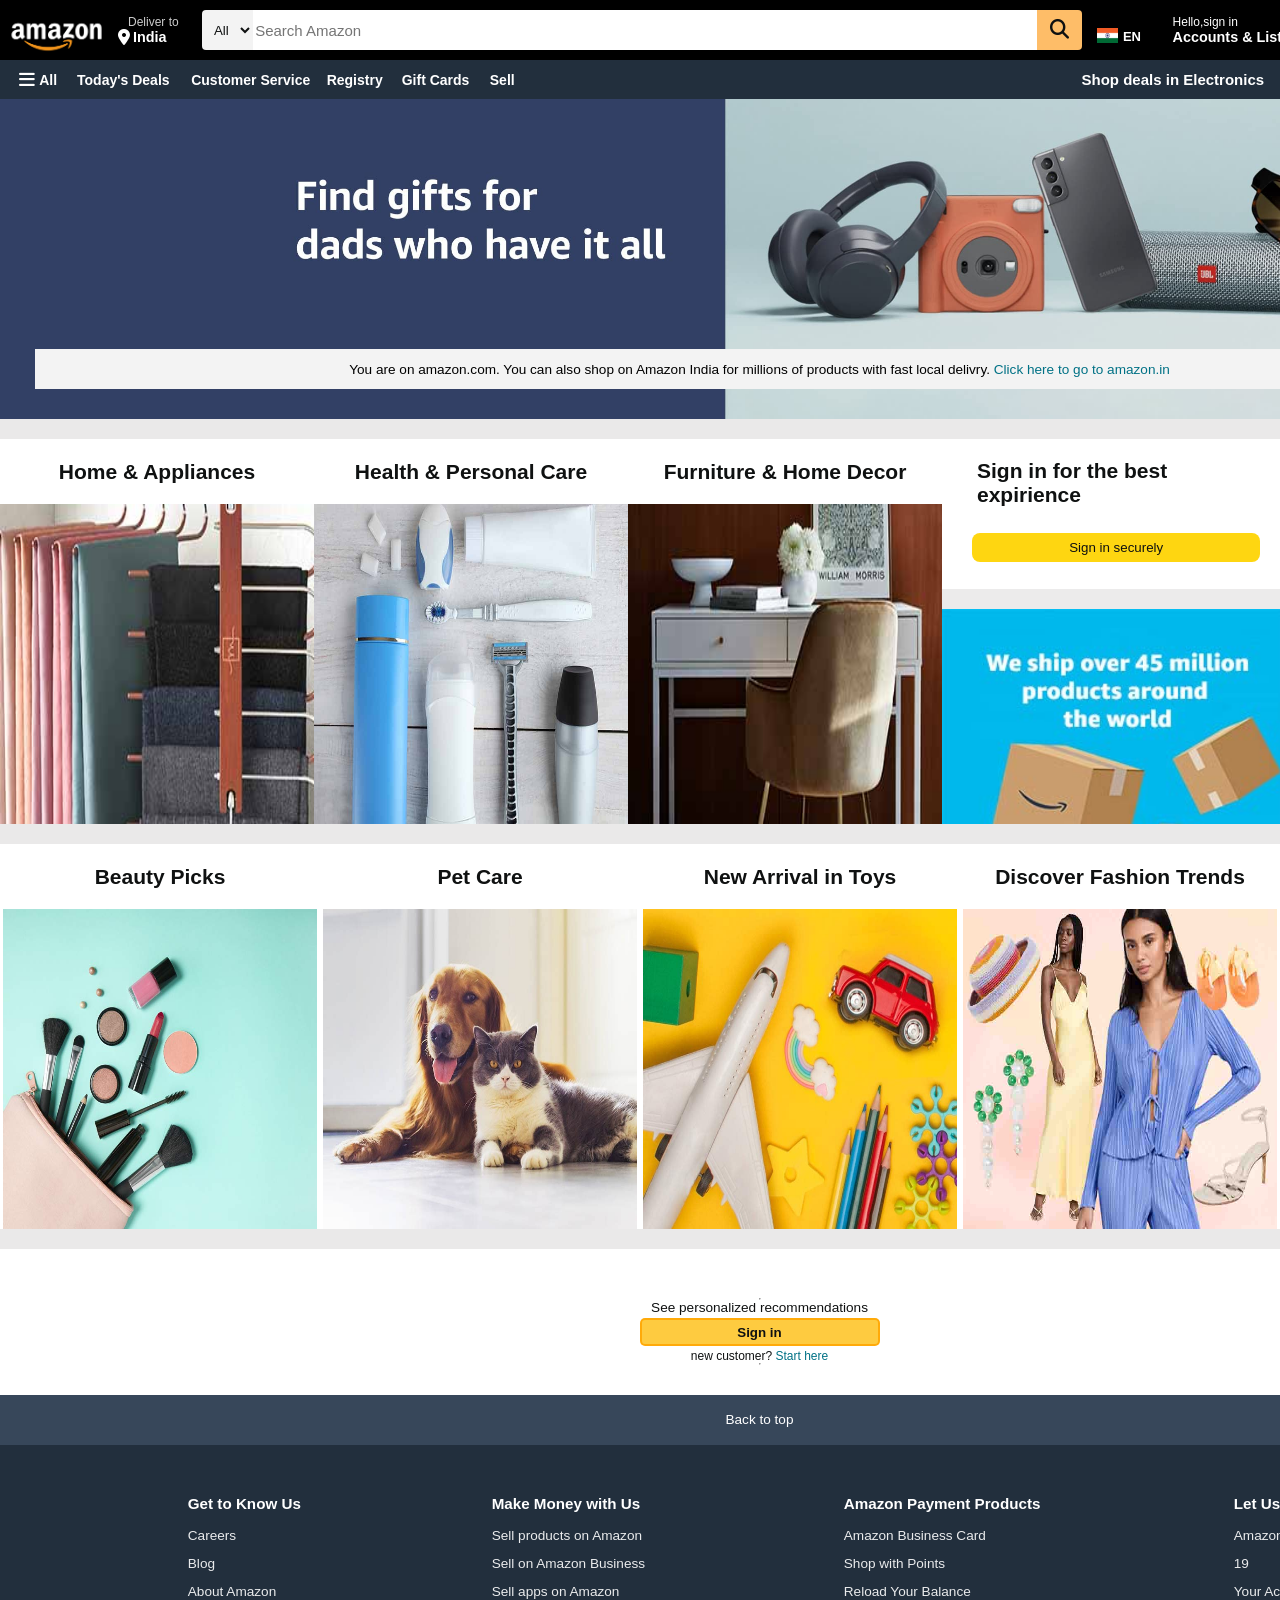
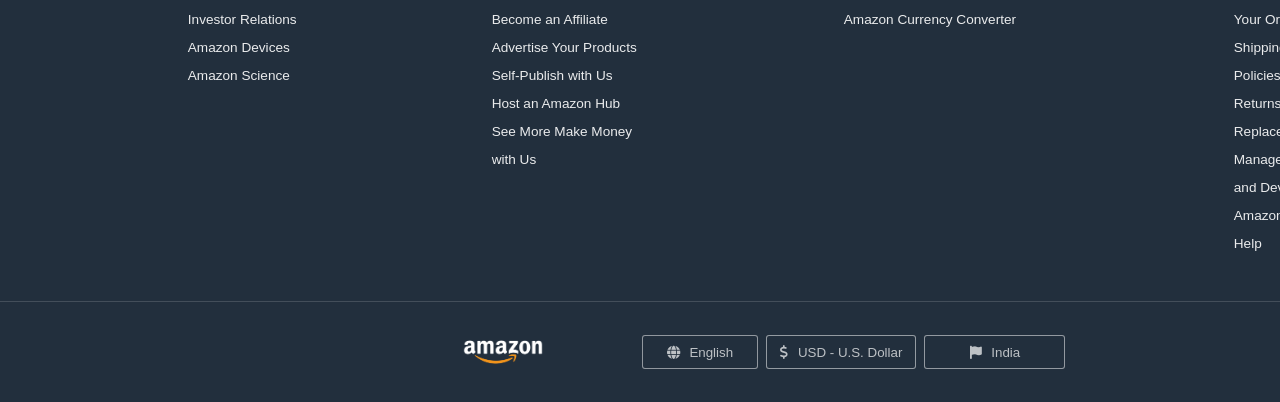
==== Project.html @ b5e47601 "first commit" ====
<!DOCTYPE html>
<html lang="en">
  <head>
    <meta charset="UTF-8" />
    <meta name="viewport" content="width=device-width, initial-scale=1.0" />
    <title>Amazon.com. Spend less. Smile more</title>
    <link
      rel="stylesheet"
      href="https://cdnjs.cloudflare.com/ajax/libs/font-awesome/6.4.0/css/all.min.css"
      integrity="sha512-iecdLmaskl7CVkqkXNQ/ZH/XLlvWZOJyj7Yy7tcenmpD1ypASozpmT/E0iPtmFIB46ZmdtAc9eNBvH0H/ZpiBw=="
      crossorigin="anonymous"
      referrerpolicy="no-referrer"
    />
    <link rel="stylesheet" href="Project.css" />
    <link rel="shortcut icon" href="download (1).png" type="image/x-icon" />
  </head>
  <body>
    <header id="top">
      <div id="nav-icon-out">
        <div id="nav-icon" class="hover"></div>
      </div>
      <!-- box2 -->
      <div id="nav-add-out">
        <div id="nav-add-in" class="hover">
          <p id="add1">Deliver to</p>
          <div id="nav-add-logo">
            <i style="padding-left: 5px" class="fa-solid fa-location-dot"></i>
            <p id="add2">India</p>
          </div>
        </div>
      </div>
      <!-- box3 -->
      <div id="nav-search-out">
        <select name="amazon" id="amazon">
          <option value="Items">All</option>
        </select>
        <input type="text" id="nav-search" placeholder="Search Amazon" />
        <div id="nav-search-icon">
          <i style="color: #0f1111" class="fa-solid fa-magnifying-glass"></i>
        </div>
      </div>
      <!-- box4 -->
      <div id="flag-out">
        <div id="flag" class="hover">
          <img id="india" src="download.png" alt="india" />
          <p id="lang">EN</p>
        </div>
      </div>
      <!-- box5 -->
      <div id="sign-out-out">
        <div id="sign-out" class="hover">
          <p style="padding-left: 7px" id="sign1">Hello,sign in</p>
          <p style="padding-left: 7px" id="sign2">Accounts & Lists</p>
        </div>
      </div>
      <!-- box6 -->
      <div id="return-out">
        <div id="return" class="hover">
          <p style="padding-left: 7px" id="return1">Returns</p>
          <p style="padding-left: 7px" id="return2">& Orders</p>
        </div>
      </div>
      <!-- box7 -->
      <div id="cart-out"></div>
      <div id="cart" class="hover">
        <i style="font-size: 27px" class="fa-solid fa-cart-shopping"></i>
        <p id="para" style="font-weight: 700">Cart</p>
      </div>
    </header>
    <div id="lower-nav">
      <div id="a1" class="hover">
        <i style="font-size: 18px" class="fa-solid fa-bars"></i>
        <a style="padding-left: 4px" href="#">All</a>
      </div>
      <div id="a2" class="hover">
        <a href="#">Today's Deals</a>
      </div>
      <div id="a3" class="hover">
        <a href="#">Customer Service</a>
      </div>
      <div id="a4" class="hover">
        <a href="#">Registry</a>
      </div>
      <div id="a5" class="hover">
        <a href="#">Gift Cards</a>
      </div>
      <div id="a6" class="hover">
        <a href="#">Sell</a>
      </div>
      <div id="a7">
        <a href="#">Shop deals in Electronics</a>
      </div>
    </div>
    <!-- hero section -->
    <div id="hero">
      <div id="hero-in">
        <p style="color: black">
          You are on amazon.com. You can also shop on Amazon India for millions
          of products with fast local delivry.
          <a style="color: #007185" href="https://www.amazon.in/"
            >Click here to go to amazon.in</a
          >
        </p>
      </div>
    </div>
    <div class="top"></div>
    <!-- shoping section -->
    <div class="shop-out">
      <div id="box1">
        <p class="b">Home & Appliances</p>
        <img class="img" src="box1_image.jpg" alt="Home & Appliances" />
      </div>
      <div id="box2">
        <p class="b">Health & Personal Care</p>
        <img class="img" src="box2_image.jpg" alt="Health & Personal Care" />
      </div>
      <div id="box3">
        <p class="b">Furniture & Home Decor</p>
        <img class="img" src="box3_image.jpg" alt="Furniture & Home Decor" />
      </div>
      <div id="box4">
        <div id="box-41">
          <pre class="b">
      Sign in for the best 
      expirience</pre
          >
          <button id="butt">Sign in securely</button>
        </div>
        <div id="box-415"></div>
        <div id="box-42"></div>
      </div>
    </div>
    <div class="top"></div>
    <div class="shop-out">
      <div id="box1">
        <p class="b">Beauty Picks</p>
        <img class="img" src="box5_image.jpg" alt="Beauty Picks" />
      </div>
      <div id="box2">
        <p class="b">Pet Care</p>
        <img class="img" src="box6_image.jpg" alt="Pet Care" />
      </div>
      <div id="box3">
        <p class="b">New Arrival in Toys</p>
        <img class="img" src="box7_image.jpg" alt="New Arrival in Toys" />
      </div>
      <div id="box1">
        <p class="b">Discover Fashion Trends</p>
        <img class="img" src="box8_image.jpg" alt="Discover Fashion Trends" />
      </div>
    </div>
    <div class="top"></div>
    <div id="top2"></div>
    <div id="mid">
      <hr id="done" />
      <p style="font-weight: 520; font-size: 0.85rem; color: #0f1111">
        See personalized recommendations
      </p>
      <button id="butt2">Sign in</button>
      <p style="font-weight: 520; font-size: 0.75rem; color: #0f1111">
        new customer? <a style="color: #007185" href="#">Start here</a>
      </p>
      <hr id="done2" />
    </div>
    <div id="footer-first">
      <a
        style="font-weight: 520; font-size: 0.85rem; text-decoration: none"
        href="#top"
        >Back to top</a
      >
    </div>
    <div id="footer-last">
      <div id="f1">
        <p class="all">Get to Know Us</p>
        <ol>
          <li>Careers</li>
          <li>Blog</li>
          <li>About Amazon</li>
          <li>Investor Relations</li>
          <li>Amazon Devices</li>
          <li>Amazon Science</li>
        </ol>
      </div>
      <div id="f2">
        <p class="all">Make Money with Us</p>
        <ol>
          <li>Sell products on Amazon</li>
          <li>Sell on Amazon Business</li>
          <li>Sell apps on Amazon</li>
          <li>Become an Affiliate</li>
          <li>Advertise Your Products</li>
          <li>Self-Publish with Us</li>
          <li>Host an Amazon Hub</li>
          <li>See More Make Money with Us</li>
        </ol>
      </div>
      <div id="f3">
        <p class="all">Amazon Payment Products</p>
        <ol>
          <li>Amazon Business Card</li>
          <li>Shop with Points</li>
          <li>Reload Your Balance</li>
          <li>Amazon Currency Converter</li>
        </ol>
      </div>
      <div id="f4">
        <p class="all">Let Us Help You</p>
        <ol>
          <li>Amazon and COVID-19</li>
          <li>Your Account</li>
          <li>Your Orders</li>
          <li>Shipping Rates & Policies</li>
          <li>Returns & Replacements</li>
          <li>Manage Your Content and Devices</li>
          <li>Amazon Assistant</li>
          <li>Help</li>
        </ol>
      </div>
    </div>
    <div id="last">
      <img id="l-image" src="amazon_logo.png" alt="amazon" />
      <button id="but1">
        <i
          style="color: rgba(255, 255, 255, 0.703); padding-right: 6px"
          class="fa-solid fa-globe"
        ></i>
        English
      </button>
      <button id="but2">
        <i
          style="color: rgba(255, 255, 255, 0.703); padding-right: 6px"
          class="fa-sharp fa-solid fa-dollar-sign"
        ></i>
        USD - U.S. Dollar
      </button>
      <button id="but3">
        <i
          style="color: rgba(255, 255, 255, 0.703); padding-right: 6px"
          class="fa-solid fa-flag"
        ></i>
        India
      </button>
    </div>
  </body>
</html>
---- Project.css ----
*{
    margin: 0px;
    font-family: Arial, Helvetica, sans-serif;
    color: white;
}
body{
    background-color: #eae9e9e3;
}
header{
    height: 60px;
    background-color: black;
    display: flex;
    justify-content: space-evenly;
}
#nav-icon-out{
    height: 60px;
    width: 113px;
    display: flex;
    align-items: center;
}
#nav-icon{
    height: 50px;
    width: 113px;
    background-image: url("amazon_logo.png");
    background-size: cover;
}
.hover:hover{
    border: 2px solid white;
}
#nav-add-out{
    height: 60px;
    width: 90.64px;
    display: flex;
    justify-content: center;
    align-items: center;
}
#nav-add-in{

    height: 50px;
    width: 88.64px;
}
#add1{
    color: #CCCCCC;
    font-size: 0.75rem;
    padding-left: 15px;
    padding-top: 10px;
}
#add2{
    font-size: 0.9rem;
    font-weight: 700;
    padding-left: 3px;
}
#nav-add-logo{
    display: flex;
}
#nav-search-out{
    height: 60px;
    width: 880.60px;
    display: flex;
    align-items: center;
}
#amazon{
    color: #0f1111;
    background-color: #f3f3f3;
    width: 51.6px;
    height: 40px;
    text-align: center;
    border-top-left-radius: 4px;
    border-bottom-left-radius: 4px;
    border: none;
}
#amazon:hover{
    background-color:#d7d3d3 ;
    border: 2px solid orange;
}
#nav-search{
    color: #0f1111;
    width: 780.71px;
    height: 38px;
    border: none;
    font-size:15px;
}
#nav-search:hover{
    border: 2px solid orange;
}
#nav-search-icon{
    width: 45px;
    height: 40px;
    font-size: 1.2rem;
    border-top-right-radius: 4px;
    border-bottom-right-radius: 4px;
    border: none;
    background-color:#febd68;
    color: black;
    display: flex;
    justify-content: center;
    align-items: center;
}
#nav-search-icon:hover{
    background-color: #f3aa4b;
    border: 2px solid orange;
}
#flag-out{
    height: 60px;
    display: flex;
    align-items: center;
}
#flag{
    width: 73.38px;
    height: 50px;
    display: flex;
    justify-content: center;
    align-items: center;
    margin-right: 10px;
}
#india{
    padding-top: 10px;
    height: 15px;
    width: 21px;
}
#lang{
    padding-top: 12px;
    font-size: small;
    padding-left: 5px;
    font-weight: 700;
}
#sign-out-out{
    height: 60px;
    display: flex;
    align-items: center;
}
#sign-out{
    width: 131px;
    height: 50px;
}
#sign1{
    font-size: 0.75rem;
    padding-top: 10px;
}
#sign2{
    font-size: 0.9rem;
    font-weight: 700;
}
#return-out{
    height: 60px;
    display: flex;
    align-items: center;
}
#return{
    width: 76.95px;
    height: 50px;
}
#return1{
    font-size: 0.75rem;
    padding-top: 10px;
}
#return2{
    font-size: 0.9rem;
    font-weight: 700;
}
#cart-out{
    height: 60px;
    display: flex;
    align-items: center;
}
#cart{
    width: 80px;
    height: 50px;
    padding-top: 2px;
    display: flex;
    justify-content: center;
    align-items: center;
}
#para{
    padding-top: 11px;
    padding-left: 3px;
}
#back{
    background-image: url("main.jpg");
    background-size: contain;
    height: 717.60px;
    width: 1519px;
}
#lower-nav{
    height: 39px;
    background-color: #222f3d;
    display: flex;
}
a{
    text-decoration: none;
}
#a1{
    font-size: 14px;
    font-weight: 600;
    padding-top: 8px;
    padding-right: 5px;
    padding-left: 13px;
    height: 23px;
    width: 50.41px;
    display: flex;
    justify-content: center;
    align-items: center;
}
#a2{
    font-size: 14px;
    font-weight: 600;
    padding-top: 8px;
    padding-right: 9px;
    padding-left: 5px;
    height: 23px;
    width: 99.81px;
    display: flex;
    justify-content: center;
    align-items: center;
}
#a3{
    font-size: 14px;
    font-weight: 600;
    padding-top: 8px;
    padding-right: 9px;
    padding-left: 9px;
    height: 23px;
    width: 111.34;
    display: flex;
    justify-content: center;
    align-items: center;
}
#a4{
    font-size: 14px;
    font-weight: 600;
    padding-top: 8px;
    padding-right: 9px;
    padding-left: 9px;
    height: 23px;
    width: 52.79px;
    display: flex;
    justify-content: center;
    align-items: center;
}
#a5{
    font-size: 14px;
    font-weight: 600;
    padding-top: 8px;
    padding-right: 9px;
    padding-left: 9px;
    height: 23px;
    width: 72.99px;
    display: flex;
    justify-content: center;
    align-items: center;
}
#a6{
    font-size: 14px;
    font-weight: 600;
    padding-top: 8px;
    padding-right: 9px;
    padding-left: 9px;
    height: 23px;
    width: 24.38px;
    display: flex;
    justify-content: center;
    align-items: center;
}
#a7{
    font-size: 15px;
    font-weight: 600;
    padding-top: 8px;
    position: absolute;
    right: 12px;
    height: 23px;
    width: 190.38px;
    display: flex;
    justify-content: center;
    align-items: center;
}
#hero{
    background-image: url("main.jpg");
    background-size: cover;
    height: 320px;
    width: 1519px;
    display: flex;
    justify-content: center;
    align-items: end;
}
#hero-in{
    height: 40px;
    width: 1450px;
    display: flex;
    justify-content: center;
    align-items: center;
    font-size: 0.85rem;
    margin-bottom: 30px;
    background-color: #f3f3f3;
}
.shop-out{
    display: flex;
    justify-content: space-evenly;
}
#box1{
    width: 349.6px;
    height: 385px;
    display: flex;
    justify-content: center;
    background-color: white;
    flex-direction: column;
    align-items: center;
    color:#0f1111;
}
#box2{
    width: 349.6px;
    height: 385px;
    display: flex;
    justify-content: center;
    background-color: white;
    flex-direction: column;
    align-items: center;
    color:#0f1111;
}
#box3{
    width: 349.6px;
    height: 385px;
    display: flex;
    justify-content: center;
    background-color: white;
    flex-direction: column;
    align-items: center;
    color:#0f1111;
}
#box4{
    width: 349.6px;
    height: 385px;
    background-color: white;
}
.b{
    padding-top: 20px;
    padding-bottom: 20px;
    color: #0f1111;
    font-size:21px;
    font-weight: bold;
}
#box-41{
    width: 349.6px;
    height: 150px;
}
#box-415{
    width: 349.6px;
    height: 20px;
    background-color: #eae9e9e3;
}
#box-42{
    width: 349.6px;
    height: 215px;
    background-image: url(Fuji_D2_45M_en_US_1x._CB418309979_.jpg);
    background-size: cover;
}
#butt{
    width: 288.4px;
    height: 29px;
    border-radius: 8px;
    color: #0f1111;
    background-color: rgb(254, 214, 17);
    border: none;
    font-weight: 500;
    margin-top: 6px;
    margin-left: 30px;
}
#butt:hover{
    background-color: rgb(237, 201, 22);
}
img{
    height: 320px;
    width: 314px;
}
.top{
    height: 20px;
    background-color: #eae9e9e3;
    width: 1519px;
}
#top2{
    height: 20px;
    background-color: white;
    width: 1519px;
}
#mid{
    height: 125.6px;
    width: 1519px;
    background-color: white;
    display: flex;
    justify-content: center;
    flex-direction: column;
    align-items: center;
}
#butt2{
    margin-top: 3px;
    margin-bottom: 3px;
    background-color: rgba(254, 191, 17, 0.799);
    color: #0f1111;
    border: 2px solid rgba(255, 166, 0, 0.858);
    width: 240px;
    height: 28px;
    font-weight: 600;
    border-radius: 5px;
}
#footer-first{
    height: 50px;
    width: 1519px;
    background-color: #37475a;
    display: flex;
    justify-content: center;
    align-items: center;
}
#footer-first:hover{
    background-color: #37475add;
}
#footer-last{
    background-color: #222f3d;
    width: 1519px;
    height: 456.8px;
    display: flex;
    justify-content: space-evenly;
    border-bottom: 0.25px solid rgba(255, 255, 255, 0.148);
}
ol{
    list-style-type:none;
}
li{
    font-size: 0.85rem;
    line-height:28px;
    color: rgba(255, 255, 255, 0.906);
}
.all{
    margin-left: 40px;
    margin-bottom: 10px;
    font-size: 0.95rem;
    font-weight: 700;
}
#f1{
    height: 318.4px;
    width: 156.05px;
    padding-top: 50px;
}
#f2{
    height: 318.4px;
    width: 204.33px;
    padding-top: 50px;
}
#f3{
    height: 318.4px;
    width: 242.21px;
    padding-top: 50px;
}
#f4{
    height: 318.4px;
    width: 177.41px;
    padding-top: 50px;
}
#last{
    width: 1519px;
    background-color: #222f3d;
    height: 100px;
    display: flex;
    justify-content: center;
    align-items: center;
}
#but1{
    height: 33.8px;
    width: 116.56px;
    background-color: #222f3d;
    border: 0.25px solid rgba(255, 255, 255, 0.502);
    margin-right: 8px;
    border-radius: 3px;
    color: rgba(255, 255, 255, 0.703);
}
#but2{
    height: 33.8px;
    width: 150.2px;
    background-color: #222f3d;
    border: 0.25px solid rgba(255, 255, 255, 0.516);
    margin-right: 8px;
    border-radius: 3px;
    color: rgba(255, 255, 255, 0.703);
}
#but3{
    height: 33.8px;
    width: 140.99px;
    background-color: #222f3d;
    border: 0.25px solid rgba(255, 255, 255, 0.509);
    border-radius: 3px;
    color: rgba(255, 255, 255, 0.703);
}
#l-image{
    height: 54px;
    width: 98px;
    margin-right: 90px;
}
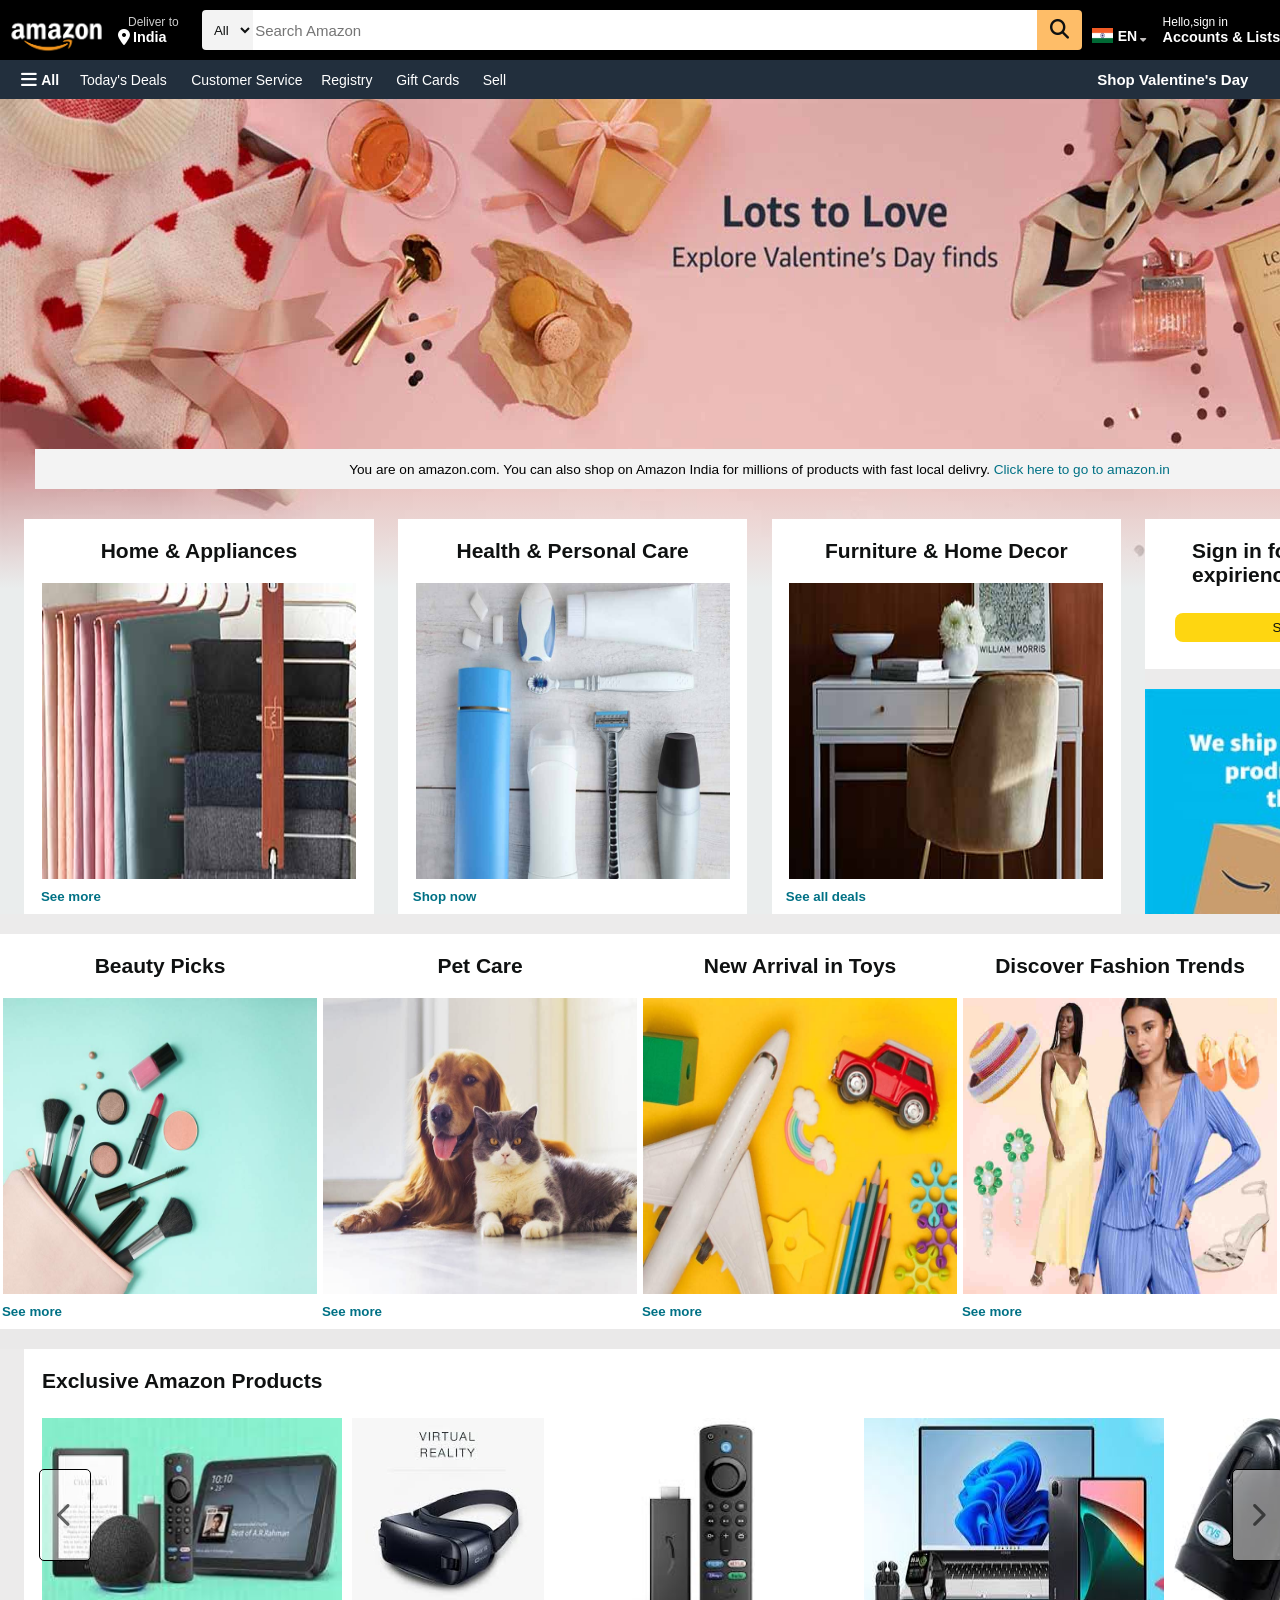
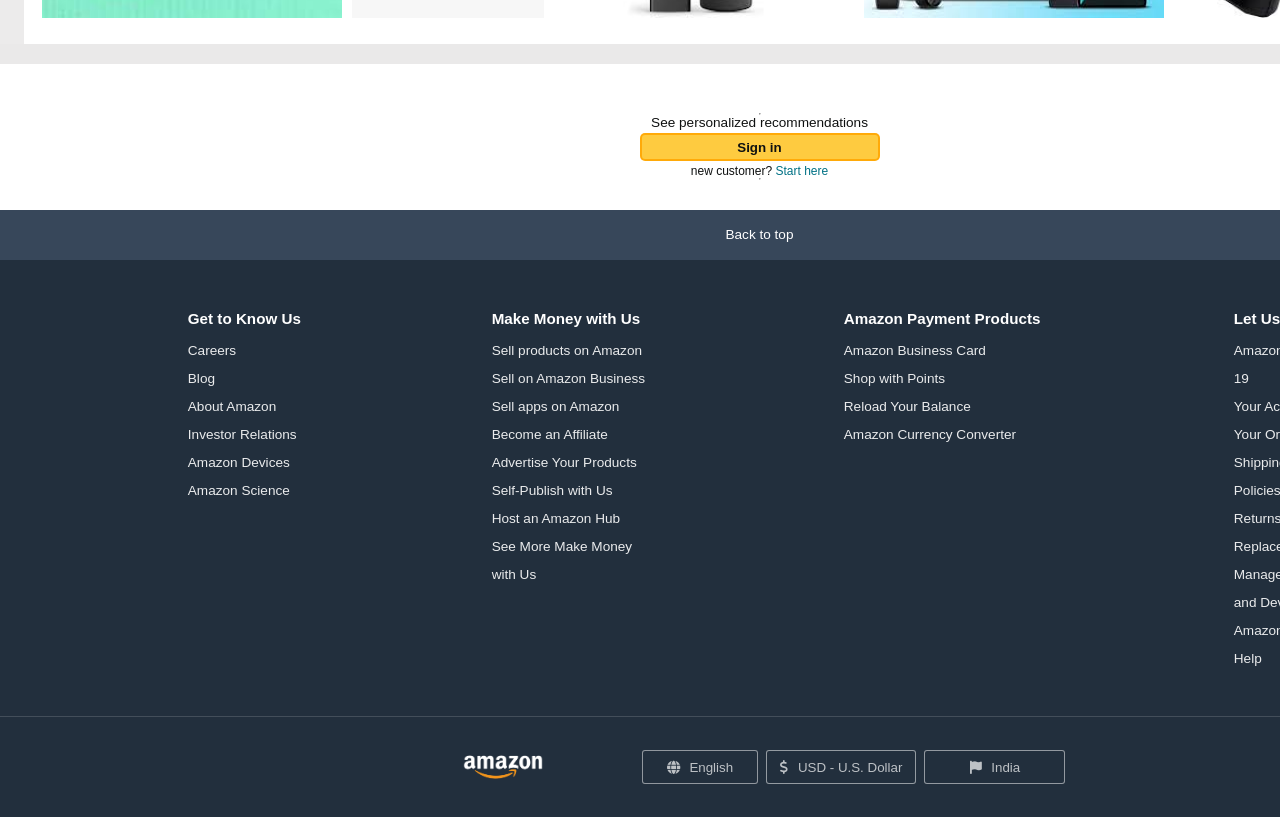
==== commit a917d722: "Modified my project adding animation and scrollbar" ====
--- a/Project.html
+++ b/Project.html
@@ -17,11 +17,11 @@
   <body>
     <header id="top">
       <div id="nav-icon-out">
-        <div id="nav-icon" class="hover"></div>
+        <div style="cursor: pointer" id="nav-icon" class="hover"></div>
       </div>
       <!-- box2 -->
       <div id="nav-add-out">
-        <div id="nav-add-in" class="hover">
+        <div style="cursor: pointer" id="nav-add-in" class="hover">
           <p id="add1">Deliver to</p>
           <div id="nav-add-logo">
             <i style="padding-left: 5px" class="fa-solid fa-location-dot"></i>
@@ -31,45 +31,59 @@
       </div>
       <!-- box3 -->
       <div id="nav-search-out">
-        <select name="amazon" id="amazon">
+        <select style="cursor: pointer" name="amazon" id="amazon">
           <option value="Items">All</option>
         </select>
         <input type="text" id="nav-search" placeholder="Search Amazon" />
-        <div id="nav-search-icon">
+        <div style="cursor: pointer" id="nav-search-icon">
           <i style="color: #0f1111" class="fa-solid fa-magnifying-glass"></i>
         </div>
       </div>
       <!-- box4 -->
       <div id="flag-out">
-        <div id="flag" class="hover">
+        <div style="cursor: pointer" id="flag" class="hover">
           <img id="india" src="download.png" alt="india" />
           <p id="lang">EN</p>
+          <i id="drop-down1" class="fa-solid fa-caret-down"></i>
         </div>
       </div>
       <!-- box5 -->
       <div id="sign-out-out">
-        <div id="sign-out" class="hover">
+        <div style="cursor: pointer" id="sign-out" class="hover">
           <p style="padding-left: 7px" id="sign1">Hello,sign in</p>
-          <p style="padding-left: 7px" id="sign2">Accounts & Lists</p>
+          <p style="padding-left: 7px" id="sign2">
+            Accounts & Lists<i
+              id="drop-down2"
+              class="fa-solid fa-caret-down"
+            ></i>
+          </p>
         </div>
       </div>
       <!-- box6 -->
       <div id="return-out">
-        <div id="return" class="hover">
+        <div style="cursor: pointer" id="return" class="hover">
           <p style="padding-left: 7px" id="return1">Returns</p>
           <p style="padding-left: 7px" id="return2">& Orders</p>
         </div>
       </div>
       <!-- box7 -->
-      <div id="cart-out"></div>
-      <div id="cart" class="hover">
-        <i style="font-size: 27px" class="fa-solid fa-cart-shopping"></i>
-        <p id="para" style="font-weight: 700">Cart</p>
+      <div id="cart-out">
+        <div style="cursor: pointer" id="cart" class="hover">
+          <i
+            style="padding-left: 4px; font-size: 27px"
+            class="fa-solid fa-cart-shopping"
+          ></i>
+          <p id="para" style="font-weight: 700">Cart</p>
+          <span id="count">0</span>
+        </div>
       </div>
     </header>
     <div id="lower-nav">
       <div id="a1" class="hover">
-        <i style="font-size: 18px" class="fa-solid fa-bars"></i>
+        <i
+          style="cursor: pointer; font-size: 18px"
+          class="fa-solid fa-bars"
+        ></i>
         <a style="padding-left: 4px" href="#">All</a>
       </div>
       <div id="a2" class="hover">
@@ -88,69 +102,132 @@
         <a href="#">Sell</a>
       </div>
       <div id="a7">
-        <a href="#">Shop deals in Electronics</a>
+        <a href="#">Shop Valentine's Day</a>
       </div>
     </div>
     <!-- hero section -->
-    <div id="hero">
-      <div id="hero-in">
-        <p style="color: black">
-          You are on amazon.com. You can also shop on Amazon India for millions
-          of products with fast local delivry.
-          <a style="color: #007185" href="https://www.amazon.in/"
-            >Click here to go to amazon.in</a
-          >
-        </p>
-      </div>
-    </div>
-    <div class="top"></div>
-    <!-- shoping section -->
-    <div class="shop-out">
-      <div id="box1">
-        <p class="b">Home & Appliances</p>
-        <img class="img" src="box1_image.jpg" alt="Home & Appliances" />
-      </div>
-      <div id="box2">
-        <p class="b">Health & Personal Care</p>
-        <img class="img" src="box2_image.jpg" alt="Health & Personal Care" />
-      </div>
-      <div id="box3">
-        <p class="b">Furniture & Home Decor</p>
-        <img class="img" src="box3_image.jpg" alt="Furniture & Home Decor" />
-      </div>
-      <div id="box4">
-        <div id="box-41">
-          <pre class="b">
-      Sign in for the best 
-      expirience</pre
-          >
-          <button id="butt">Sign in securely</button>
-        </div>
-        <div id="box-415"></div>
-        <div id="box-42"></div>
-      </div>
-    </div>
-    <div class="top"></div>
+    <section class="sec1">
+      <!-- central message starts -->
+      <div class="central-data">
+        <div id="hero-out">
+          <div id="hero-in">
+            <p style="color: black">
+              You are on amazon.com. You can also shop on Amazon India for
+              millions of products with fast local delivry.
+              <a style="color: #007185" href="https://www.amazon.in/"
+                >Click here to go to amazon.in</a
+              >
+            </p>
+          </div>
+        </div>
+        <!-- shoping box section -->
+        <div class="shop-out">
+          <div id="box1">
+            <p class="b">Home & Appliances</p>
+            <img class="img" src="box1_image.jpg" alt="Home & Appliances" />
+            <p class="see-more">See more</p>
+          </div>
+          <div id="box2">
+            <p class="b">Health & Personal Care</p>
+            <img
+              class="img"
+              src="box2_image.jpg"
+              alt="Health & Personal Care"
+            />
+            <p class="see-more">Shop now</p>
+          </div>
+          <div id="box3">
+            <p class="b">Furniture & Home Decor</p>
+            <img
+              class="img"
+              src="box3_image.jpg"
+              alt="Furniture & Home Decor"
+            />
+            <p style="padding-left: 25px" class="see-more">See all deals</p>
+          </div>
+          <div id="box4">
+            <div id="box-41">
+              <pre class="b">
+        Sign in for the best 
+        expirience</pre
+              >
+              <button style="cursor: pointer" id="butt">
+                Sign in securely
+              </button>
+            </div>
+            <div id="box-415"></div>
+            <div id="box-42"></div>
+          </div>
+        </div>
+      </div>
+      <!-- images animating section -->
+      <div class="image-box">
+        <div class="slide">
+          <img src="si1.jpg" alt="" />
+        </div>
+        <div class="slide">
+          <img src="si2.jpg" alt="" />
+        </div>
+        <div class="slide">
+          <img src="si3.jpg" alt="" />
+        </div>
+        <div class="slide">
+          <img src="si4.jpg" alt="" />
+        </div>
+      </div>
+    </section>
+
     <div class="shop-out">
       <div id="box1">
         <p class="b">Beauty Picks</p>
         <img class="img" src="box5_image.jpg" alt="Beauty Picks" />
+        <p class="see-more">See more</p>
       </div>
       <div id="box2">
         <p class="b">Pet Care</p>
         <img class="img" src="box6_image.jpg" alt="Pet Care" />
+        <p class="see-more">See more</p>
       </div>
       <div id="box3">
         <p class="b">New Arrival in Toys</p>
         <img class="img" src="box7_image.jpg" alt="New Arrival in Toys" />
+        <p class="see-more">See more</p>
       </div>
       <div id="box1">
         <p class="b">Discover Fashion Trends</p>
         <img class="img" src="box8_image.jpg" alt="Discover Fashion Trends" />
-      </div>
-    </div>
+        <p class="see-more">See more</p>
+      </div>
+    </div>
+    <div class="top"></div>
+    <section class="sec2">
+      <div class="l-btn">
+        <i style="color: #0f1111a4" class="fa-solid fa-chevron-left"></i>
+      </div>
+      <div class="rbtn">
+        <i style="color: #0f1111a4" class="fa-solid fa-chevron-right"></i>
+      </div>
+      <p style="padding-left: 18px" class="b">Exclusive Amazon Products</p>
+      <div class="image-box2">
+        <img
+          style="padding-left: 18px"
+          src="./scrollbar/download (1).jpg"
+          alt=""
+        /><img src="./scrollbar/images (2).jpg" alt="" /><img
+          src="./scrollbar/download.jpg"
+          alt=""
+        /><img src="./scrollbar/images (3).jpg" alt="" /><img
+          src="./scrollbar/images (1).jpg"
+          alt=""
+        /><img src="./scrollbar/images (4).jpg" alt="" /><img
+          src="./scrollbar/images (5).jpg"
+          alt=""
+        /><img src="./scrollbar/images.jpg" alt="" />
+      </div>
+    </section>
     <div class="top"></div>
     <div id="top2"></div>
+    <!-- footer starts -->
     <div id="mid">
       <hr id="done" />
       <p style="font-weight: 520; font-size: 0.85rem; color: #0f1111">
@@ -241,5 +318,6 @@
         India
       </button>
     </div>
+    <script src="Project.js"></script>
   </body>
 </html>
--- a/Project.css
+++ b/Project.css
@@ -1,65 +1,78 @@
-*{
+* {
     margin: 0px;
     font-family: Arial, Helvetica, sans-serif;
     color: white;
 }
-body{
+
+body {
     background-color: #eae9e9e3;
 }
-header{
+
+header {
     height: 60px;
     background-color: black;
     display: flex;
     justify-content: space-evenly;
 }
-#nav-icon-out{
+
+#nav-icon-out {
     height: 60px;
     width: 113px;
     display: flex;
     align-items: center;
 }
-#nav-icon{
+
+#nav-icon {
     height: 50px;
     width: 113px;
     background-image: url("amazon_logo.png");
     background-size: cover;
 }
-.hover:hover{
-    border: 2px solid white;
-}
-#nav-add-out{
+
+.hover:hover {
+    border: 1px solid white;
+    border-radius: 2px;
+}
+
+#nav-add-out {
     height: 60px;
     width: 90.64px;
     display: flex;
     justify-content: center;
     align-items: center;
 }
-#nav-add-in{
+
+#nav-add-in {
 
     height: 50px;
     width: 88.64px;
 }
-#add1{
+
+#add1 {
     color: #CCCCCC;
     font-size: 0.75rem;
     padding-left: 15px;
     padding-top: 10px;
 }
-#add2{
+
+#add2 {
     font-size: 0.9rem;
     font-weight: 700;
     padding-left: 3px;
 }
-#nav-add-logo{
-    display: flex;
-}
-#nav-search-out{
+
+#nav-add-logo {
+    display: flex;
+}
+
+#nav-search-out {
     height: 60px;
     width: 880.60px;
     display: flex;
     align-items: center;
 }
-#amazon{
+
+#amazon {
     color: #0f1111;
     background-color: #f3f3f3;
     width: 51.6px;
@@ -69,141 +82,179 @@
     border-bottom-left-radius: 4px;
     border: none;
 }
-#amazon:hover{
-    background-color:#d7d3d3 ;
+
+#amazon:hover {
+    background-color: #d7d3d3;
     border: 2px solid orange;
 }
-#nav-search{
+
+#nav-search {
     color: #0f1111;
     width: 780.71px;
     height: 38px;
     border: none;
-    font-size:15px;
-}
-#nav-search:hover{
+    font-size: 15px;
+}
+
+#nav-search:hover {
     border: 2px solid orange;
 }
-#nav-search-icon{
+
+#nav-search-icon {
     width: 45px;
     height: 40px;
     font-size: 1.2rem;
     border-top-right-radius: 4px;
     border-bottom-right-radius: 4px;
     border: none;
-    background-color:#febd68;
+    background-color: #febd68;
     color: black;
     display: flex;
     justify-content: center;
     align-items: center;
 }
-#nav-search-icon:hover{
+
+#nav-search-icon:hover {
     background-color: #f3aa4b;
     border: 2px solid orange;
 }
-#flag-out{
+
+#flag-out {
     height: 60px;
     display: flex;
     align-items: center;
 }
-#flag{
+
+#flag {
     width: 73.38px;
     height: 50px;
     display: flex;
     justify-content: center;
     align-items: center;
-    margin-right: 10px;
-}
-#india{
+}
+
+#india {
     padding-top: 10px;
     height: 15px;
     width: 21px;
 }
-#lang{
+
+#drop-down1 {
+    padding-left: 3px;
+    color: #eae7e7d2;
+    padding-top: 17px;
+    font-size: 10px
+}
+
+#lang {
     padding-top: 12px;
-    font-size: small;
+    font-size: 14px;
     padding-left: 5px;
     font-weight: 700;
 }
-#sign-out-out{
+
+#sign-out-out {
     height: 60px;
     display: flex;
     align-items: center;
 }
-#sign-out{
-    width: 131px;
+
+#sign-out {
+    width: 143px;
     height: 50px;
 }
-#sign1{
+
+#drop-down2 {
+    color: #eae7e7d2;
+    padding-left: 4px;
+    font-size: 10px
+}
+
+#sign1 {
     font-size: 0.75rem;
     padding-top: 10px;
 }
-#sign2{
+
+#sign2 {
     font-size: 0.9rem;
     font-weight: 700;
 }
-#return-out{
+
+#return-out {
     height: 60px;
     display: flex;
     align-items: center;
 }
-#return{
+
+#return {
     width: 76.95px;
     height: 50px;
 }
-#return1{
+
+#return1 {
     font-size: 0.75rem;
     padding-top: 10px;
 }
-#return2{
+
+#return2 {
     font-size: 0.9rem;
     font-weight: 700;
 }
-#cart-out{
+
+#cart-out {
     height: 60px;
     display: flex;
     align-items: center;
 }
-#cart{
-    width: 80px;
+
+#cart {
+    width: 84px;
     height: 50px;
-    padding-top: 2px;
-    display: flex;
-    justify-content: center;
-    align-items: center;
-}
-#para{
+    display: flex;
+    justify-content: center;
+    align-items: center;
+}
+
+#count {
+    position: relative;
+    right: 51px;
+    bottom: 5px;
+    color: #f88d00;
+    font-weight: 600;
+}
+
+#para {
     padding-top: 11px;
     padding-left: 3px;
 }
-#back{
-    background-image: url("main.jpg");
-    background-size: contain;
-    height: 717.60px;
-    width: 1519px;
-}
-#lower-nav{
+
+#lower-nav {
     height: 39px;
     background-color: #222f3d;
     display: flex;
 }
-a{
+
+a {
     text-decoration: none;
 }
-#a1{
+
+#a1 {
     font-size: 14px;
     font-weight: 600;
     padding-top: 8px;
-    padding-right: 5px;
-    padding-left: 13px;
+    padding-right: 3px;
+    margin-left: 12px;
+    padding-left: 3px;
     height: 23px;
     width: 50.41px;
     display: flex;
     justify-content: center;
     align-items: center;
 }
-#a2{
+
+#a2 {
     font-size: 14px;
-    font-weight: 600;
+    font-weight: 500;
     padding-top: 8px;
     padding-right: 9px;
     padding-left: 5px;
@@ -213,9 +264,10 @@
     justify-content: center;
     align-items: center;
 }
-#a3{
+
+#a3 {
     font-size: 14px;
-    font-weight: 600;
+    font-weight: 500;
     padding-top: 8px;
     padding-right: 9px;
     padding-left: 9px;
@@ -225,9 +277,10 @@
     justify-content: center;
     align-items: center;
 }
-#a4{
+
+#a4 {
     font-size: 14px;
-    font-weight: 600;
+    font-weight: 500;
     padding-top: 8px;
     padding-right: 9px;
     padding-left: 9px;
@@ -237,9 +290,10 @@
     justify-content: center;
     align-items: center;
 }
-#a5{
+
+#a5 {
     font-size: 14px;
-    font-weight: 600;
+    font-weight: 500;
     padding-top: 8px;
     padding-right: 9px;
     padding-left: 9px;
@@ -249,9 +303,10 @@
     justify-content: center;
     align-items: center;
 }
-#a6{
+
+#a6 {
     font-size: 14px;
-    font-weight: 600;
+    font-weight: 500;
     padding-top: 8px;
     padding-right: 9px;
     padding-left: 9px;
@@ -261,7 +316,8 @@
     justify-content: center;
     align-items: center;
 }
-#a7{
+
+#a7 {
     font-size: 15px;
     font-weight: 600;
     padding-top: 8px;
@@ -273,87 +329,173 @@
     justify-content: center;
     align-items: center;
 }
-#hero{
-    background-image: url("main.jpg");
-    background-size: cover;
-    height: 320px;
+
+/* Giving animation to the website   */
+.sec1 {
+    position: relative;
+    width: 100%;
+    height: 835px;
+    box-sizing: border-box;
+    overflow: hidden;
+}
+
+.image-box {
+    display: flex;
+    height: 670px;
+    position: absolute;
+    animation: slide_effect 15s alternate infinite;
+}
+
+.slide img {
     width: 1519px;
-    display: flex;
-    justify-content: center;
-    align-items: end;
-}
-#hero-in{
+    height: 100%;
+}
+
+@keyframes slide_effect {
+    0% {
+        left: 0;
+    }
+
+    20% {
+        left: 0;
+    }
+
+    24% {
+        left: -1519px;
+    }
+
+    50% {
+        left: -1519px;
+    }
+
+    54% {
+        left: calc(-1519*2px);
+    }
+
+    80% {
+        left: calc(-1519*2px);
+    }
+
+    84% {
+        left: calc(-1519*3px);
+    }
+
+    100% {
+        left: calc(-1519*3px);
+    }
+}
+.central-data{
+    position: absolute;
+    z-index: 1;
+    top: 350px;
+    margin-bottom: 20px;
+    background: linear-gradient(to bottom, transparent,#eaeded 30%);
+}
+
+#hero-out {
+    height: 40px;
+    width: 1519px;
+    display: flex;
+    justify-content: center;
+    margin-bottom: 30px;
+}
+
+#hero-in {
     height: 40px;
     width: 1450px;
     display: flex;
     justify-content: center;
     align-items: center;
     font-size: 0.85rem;
-    margin-bottom: 30px;
     background-color: #f3f3f3;
 }
-.shop-out{
+
+.shop-out {
     display: flex;
     justify-content: space-evenly;
 }
-#box1{
+
+.see-more{
+    color: #007185;
+    position: relative;
+    right: 128px;
+    padding: 10px;
+    font-size: smaller;
+    font-weight: 550;
+    cursor: pointer;
+}
+.see-more:hover{
+    text-decoration: underline;
+    color: rgba(255, 72, 0, 0.806);
+}
+
+#box1 {
     width: 349.6px;
-    height: 385px;
+    height: 395px;
     display: flex;
     justify-content: center;
     background-color: white;
     flex-direction: column;
     align-items: center;
-    color:#0f1111;
-}
-#box2{
+    color: #0f1111;
+}
+
+#box2 {
     width: 349.6px;
-    height: 385px;
+    height: 395px;
     display: flex;
     justify-content: center;
     background-color: white;
     flex-direction: column;
     align-items: center;
-    color:#0f1111;
-}
-#box3{
+    color: #0f1111;
+}
+
+#box3 {
     width: 349.6px;
-    height: 385px;
+    height: 395px;
     display: flex;
     justify-content: center;
     background-color: white;
     flex-direction: column;
     align-items: center;
-    color:#0f1111;
-}
-#box4{
+    color: #0f1111;
+}
+
+#box4 {
     width: 349.6px;
-    height: 385px;
+    height: 395px;
     background-color: white;
 }
-.b{
+
+.b {
     padding-top: 20px;
     padding-bottom: 20px;
     color: #0f1111;
-    font-size:21px;
+    font-size: 21px;
     font-weight: bold;
 }
-#box-41{
+
+#box-41 {
     width: 349.6px;
     height: 150px;
 }
-#box-415{
+
+#box-415 {
     width: 349.6px;
     height: 20px;
     background-color: #eae9e9e3;
 }
-#box-42{
+
+#box-42 {
     width: 349.6px;
-    height: 215px;
+    height: 225px;
+    cursor: pointer;
     background-image: url(Fuji_D2_45M_en_US_1x._CB418309979_.jpg);
     background-size: cover;
 }
-#butt{
+
+#butt {
     width: 288.4px;
     height: 29px;
     border-radius: 8px;
@@ -364,24 +506,104 @@
     margin-top: 6px;
     margin-left: 30px;
 }
-#butt:hover{
+
+#butt:hover {
     background-color: rgb(237, 201, 22);
 }
-img{
+
+img {
     height: 320px;
     width: 314px;
 }
-.top{
+
+.top {
     height: 20px;
     background-color: #eae9e9e3;
     width: 1519px;
 }
-#top2{
+.sec2{
+    margin-left: 24px;
+    overflow-y: hidden;
+    position: relative;
+    height: 295px;
+    width: 100%;
+    background-color: white;
+}
+.image-box2{
+    height: 220px;
+    width: 100%;
+    overflow-y: scroll;
+    scroll-behavior: smooth;
+    display: flex;
+    position: absolute;
+}
+.image-box2::-webkit-scrollbar{
+    background-color: transparent;
+    border-radius: 9px;
+    height: 7px;
+    width: 0;
+    cursor: pointer;
+}
+.image-box2:hover{
+    &::-webkit-scrollbar-thumb{
+        background-color: rgba(27, 27, 27, 0.441);
+        border-radius: 10px;
+        cursor: pointer;
+    } 
+}
+.l-btn{
+    background-color: rgba(255, 255, 255, 0.505);
+    height: 90px;
+    width: 50px;
+    font-size: 25px;
+    display: flex;
+    justify-content: center;
+    align-items: center;
+    cursor: pointer;
+    border: 1px solid black;
+    border-radius: 5px;
+    position: absolute;
+    left: 15px;
+    margin-top: 120px;
+    z-index: 1;
+}
+.rbtn{
+    background-color: rgba(255, 255, 255, 0.505);
+    height: 90px;
+    width: 50px;
+    font-size: 25px;
+    display: flex;
+    justify-content: center;
+    align-items: center;
+    cursor: pointer;
+    border: 1px solid black;
+    border-radius: 5px;
+    position: absolute;
+    right: 20px;
+    margin-top: 120px;
+    z-index: 1;
+}
+.rbtn:active{
+    border: 2px solid #007185;
+}
+.l-btn:active{
+    border: 2px solid #007185;
+}
+
+.image-box2 img{
+    border-radius: 5px;
+    padding: 5px;
+    height: 200px;
+    width: 300px;
+}
+
+#top2 {
     height: 20px;
     background-color: white;
     width: 1519px;
 }
-#mid{
+
+#mid {
     height: 125.6px;
     width: 1519px;
     background-color: white;
@@ -390,7 +612,8 @@
     flex-direction: column;
     align-items: center;
 }
-#butt2{
+
+#butt2 {
     margin-top: 3px;
     margin-bottom: 3px;
     background-color: rgba(254, 191, 17, 0.799);
@@ -401,7 +624,8 @@
     font-weight: 600;
     border-radius: 5px;
 }
-#footer-first{
+
+#footer-first {
     height: 50px;
     width: 1519px;
     background-color: #37475a;
@@ -409,10 +633,12 @@
     justify-content: center;
     align-items: center;
 }
-#footer-first:hover{
+
+#footer-first:hover {
     background-color: #37475add;
 }
-#footer-last{
+
+#footer-last {
     background-color: #222f3d;
     width: 1519px;
     height: 456.8px;
@@ -420,41 +646,49 @@
     justify-content: space-evenly;
     border-bottom: 0.25px solid rgba(255, 255, 255, 0.148);
 }
-ol{
-    list-style-type:none;
-}
-li{
+
+ol {
+    list-style-type: none;
+}
+
+li {
     font-size: 0.85rem;
-    line-height:28px;
+    line-height: 28px;
     color: rgba(255, 255, 255, 0.906);
 }
-.all{
+
+.all {
     margin-left: 40px;
     margin-bottom: 10px;
     font-size: 0.95rem;
     font-weight: 700;
 }
-#f1{
+
+#f1 {
     height: 318.4px;
     width: 156.05px;
     padding-top: 50px;
 }
-#f2{
+
+#f2 {
     height: 318.4px;
     width: 204.33px;
     padding-top: 50px;
 }
-#f3{
+
+#f3 {
     height: 318.4px;
     width: 242.21px;
     padding-top: 50px;
 }
-#f4{
+
+#f4 {
     height: 318.4px;
     width: 177.41px;
     padding-top: 50px;
 }
-#last{
+
+#last {
     width: 1519px;
     background-color: #222f3d;
     height: 100px;
@@ -462,7 +696,8 @@
     justify-content: center;
     align-items: center;
 }
-#but1{
+
+#but1 {
     height: 33.8px;
     width: 116.56px;
     background-color: #222f3d;
@@ -471,7 +706,8 @@
     border-radius: 3px;
     color: rgba(255, 255, 255, 0.703);
 }
-#but2{
+
+#but2 {
     height: 33.8px;
     width: 150.2px;
     background-color: #222f3d;
@@ -480,7 +716,8 @@
     border-radius: 3px;
     color: rgba(255, 255, 255, 0.703);
 }
-#but3{
+
+#but3 {
     height: 33.8px;
     width: 140.99px;
     background-color: #222f3d;
@@ -488,11 +725,9 @@
     border-radius: 3px;
     color: rgba(255, 255, 255, 0.703);
 }
-#l-image{
+
+#l-image {
     height: 54px;
     width: 98px;
     margin-right: 90px;
-}
-
-
-
+}
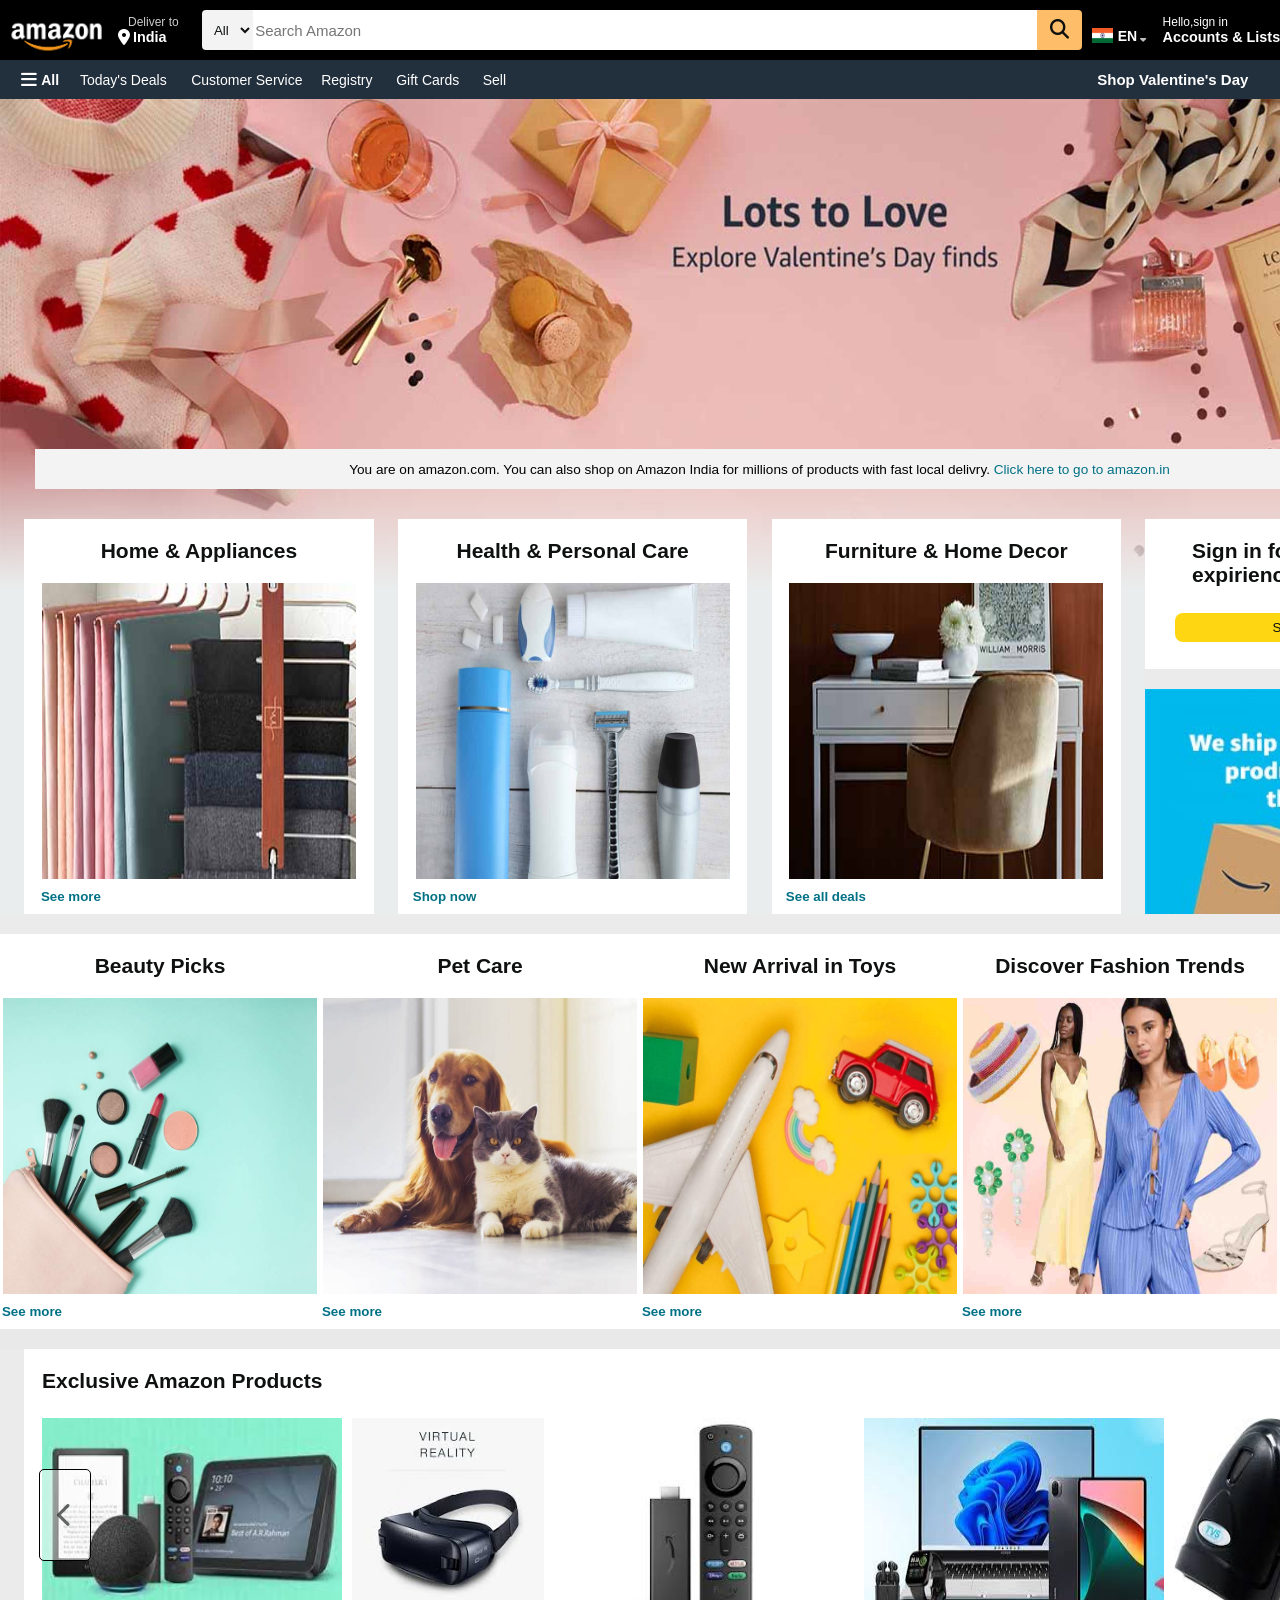
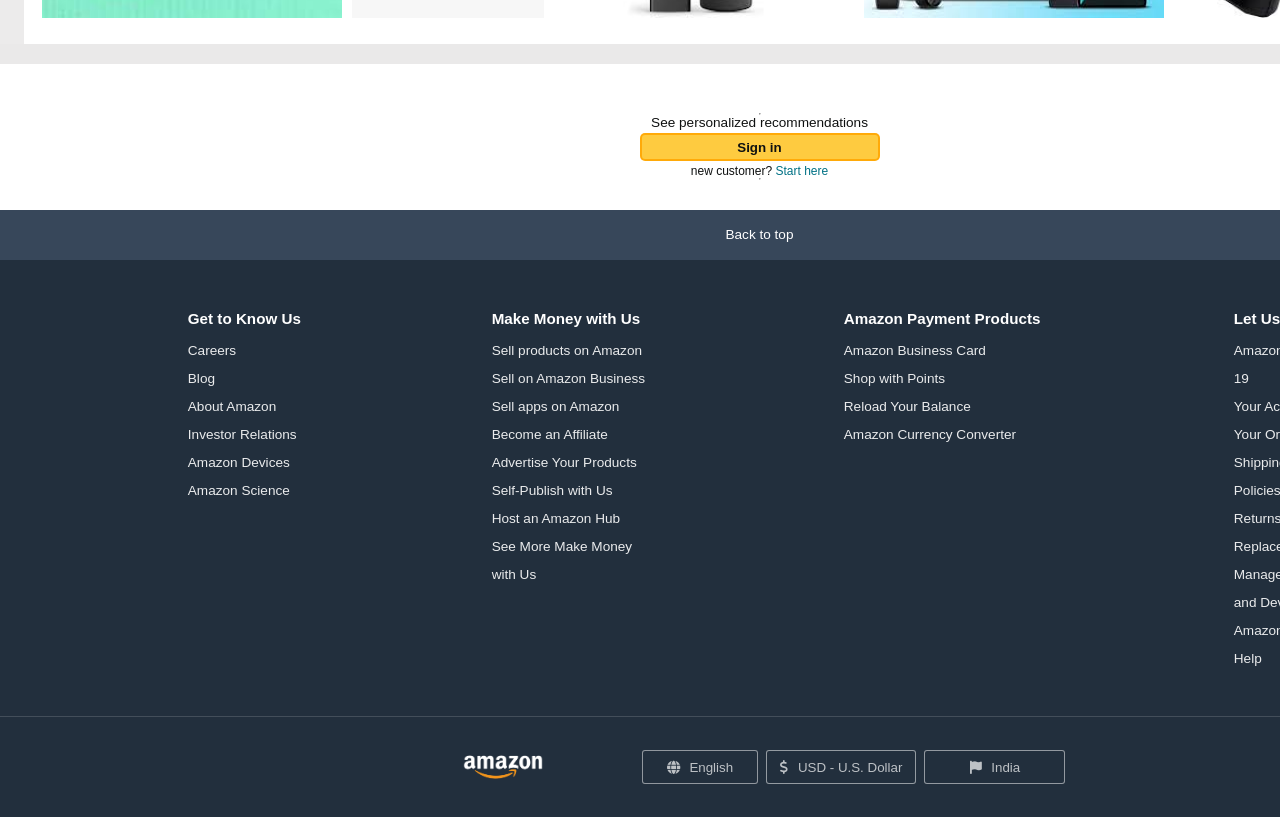
==== commit d4314991: "second commit" ====
--- a/Project.html
+++ b/Project.html
@@ -15,6 +15,151 @@
     <link rel="shortcut icon" href="download (1).png" type="image/x-icon" />
   </head>
   <body>
+    <div class="lists">
+      <i id="triangle" class="fa-solid fa-caret-up"></i>
+      <div id="l-up">
+        <button id="butt3">Sign in</button>
+        <p style="font-weight: 520; font-size: 0.75rem; color: #0f1111">
+          New customer? <a style="color: #0055aa" href="#">Start here</a>
+        </p>
+      </div>
+      <div id="l-down">
+        <div class="l1">
+          <p class="l-head">Your Lists</p>
+          <p class="l-tags">Create a List</p>
+          <p class="l-tags">Find a List or Registry</p>
+        </div>
+        <div class="l2">
+          <p class="l-head">Your Account</p>
+          <p class="l-tags">Account</p>
+          <p class="l-tags">Orders</p>
+          <p class="l-tags">Recommendations</p>
+          <p class="l-tags">Browsing History</p>
+          <p class="l-tags">Watchlist</p>
+          <p class="l-tags">Video Purchases & Rentals</p>
+          <p class="l-tags">Kindle Unlimited</p>
+          <p class="l-tags">Content & Devices</p>
+          <p class="l-tags">Subscribe & Save Items</p>
+          <p class="l-tags">Memberships & Subscriptions</p>
+          <p class="l-tags">Music Library</p>
+        </div>
+      </div>
+    </div>
+    <div id="sidebar">
+      <div id="black-bg"></div>
+      <i id="xmark" class="fa-solid fa-xmark"></i>
+      <div id="top-side">
+        <i
+          style="font-size: 25px; padding-right: 10px"
+          class="fa-solid fa-circle-user"
+        ></i>
+        <p>Hello, sign in</p>
+      </div>
+      <div class="wrap">
+        <div id="topp1">
+          <div class="heading">Digital Content & Devices</div>
+          <div style="padding-top: 5px; font-size: 14px">
+            Amazon Music<span
+              ><i id="symbol" class="fa-solid fa-angle-right"></i
+            ></span>
+          </div>
+          <div style="padding-top: 5px; font-size: 14px">
+            Kindle E-readers & Books<span
+              ><i id="symbol" class="fa-solid fa-angle-right"></i
+            ></span>
+          </div>
+          <div style="padding-top: 5px; font-size: 14px">
+            Amazon Appstore<span
+              ><i id="symbol" class="fa-solid fa-angle-right"></i
+            ></span>
+          </div>
+        </div>
+
+        <div id="topp2">
+          <div class="heading">Shop By Department</div>
+          <div style="padding-top: 5px; font-size: 14px">
+            Electronics<span
+              ><i id="symbol" class="fa-solid fa-angle-right"></i
+            ></span>
+          </div>
+          <div style="padding-top: 5px; font-size: 14px">
+            Computers<span
+              ><i id="symbol" class="fa-solid fa-angle-right"></i
+            ></span>
+          </div>
+          <div style="padding-top: 5px; font-size: 14px">
+            Smart Home<span
+              ><i id="symbol" class="fa-solid fa-angle-right"></i
+            ></span>
+          </div>
+          <div style="padding-top: 5px; font-size: 14px">
+            Arts & Crafts<span
+              ><i id="symbol" class="fa-solid fa-angle-right"></i
+            ></span>
+          </div>
+          <div style="padding-top: 5px; font-size: 14px">
+            See All<span
+              ><i
+                style="padding-left: 8px; color: rgba(0, 0, 0, 0.507)"
+                class="fa-solid fa-angle-down"
+              ></i
+            ></span>
+          </div>
+        </div>
+        <div id="topp3">
+          <div class="heading">Programs & Features</div>
+          <div style="padding-top: 5px; font-size: 14px">
+            Gift Cards<span
+              ><i id="symbol" class="fa-solid fa-angle-right"></i
+            ></span>
+          </div>
+          <div style="padding-top: 5px; font-size: 14px">
+            Shop By Interest<span
+              ><i id="symbol" class="fa-solid fa-angle-right"></i
+            ></span>
+          </div>
+          <div style="padding-top: 5px; font-size: 14px">
+            Amazon Live<span
+              ><i id="symbol" class="fa-solid fa-angle-right"></i
+            ></span>
+          </div>
+          <div style="padding-top: 5px; font-size: 14px">
+            International Shopping<span
+              ><i id="symbol" class="fa-solid fa-angle-right"></i
+            ></span>
+          </div>
+          <div style="padding-top: 5px; font-size: 14px">
+            See All<span
+              ><i
+                style="
+                  padding-top: 2px;
+                  padding-left: 8px;
+                  color: rgba(0, 0, 0, 0.507);
+                "
+                class="fa-solid fa-angle-down"
+              ></i
+            ></span>
+          </div>
+        </div>
+        <div id="topp4">
+          <div class="heading">Help & Settings</div>
+          <div style="padding-top: 5px; font-size: 14px">Your Account</div>
+          <div style="padding-top: 5px; font-size: 14px">
+            <i
+              style="padding-left: 2px; padding-right: 10px; color: #0f11117e"
+              class="fa-solid fa-globe"
+            ></i
+            >English
+          </div>
+          <div style="padding-top: 5px; font-size: 14px">
+            <img id="india2" src="download.png" alt="india" />India
+          </div>
+          <div style="padding-top: 5px; font-size: 14px">Customer Service</div>
+          <div style="padding-top: 5px; font-size: 14px">Sign in</div>
+        </div>
+      </div>
+    </div>
+    <!-- header starts -->
     <header id="top">
       <div id="nav-icon-out">
         <div style="cursor: pointer" id="nav-icon" class="hover"></div>
@@ -241,8 +386,12 @@
     </div>
     <div id="footer-first">
       <a
-        style="font-weight: 520; font-size: 0.85rem; text-decoration: none"
-        href="#top"
+        style="
+          cursor: pointer;
+          font-weight: 520;
+          font-size: 0.85rem;
+          text-decoration: none;
+        "
         >Back to top</a
       >
     </div>
--- a/Project.css
+++ b/Project.css
@@ -526,7 +526,7 @@
     overflow-y: hidden;
     position: relative;
     height: 295px;
-    width: 100%;
+    width: 1471px;
     background-color: white;
 }
 .image-box2{
@@ -730,4 +730,179 @@
     height: 54px;
     width: 98px;
     margin-right: 90px;
+}
+
+/* Code for the sidebar */
+
+#sidebar{
+    background-color: white;
+    height: 1103px;
+    width: 365px;
+    position: absolute;
+    z-index: 101;
+    box-shadow: 2px 2px 30px black;
+    transform: translateX(-1539px);
+}
+#xmark{
+    color: white;
+    position: absolute;
+    font-size: 35px;
+    top: 7px;
+    left: 380px;
+    z-index: 100;
+    cursor: pointer;
+}
+#black-bg{
+    background-color: rgba(0, 0, 0, 0.7);
+    height: 100%;
+    width: 1174px;
+    z-index: 100;
+    position: absolute;
+    left: 365px;
+    
+}
+#top-side{
+    display: flex;
+    justify-content: center;
+    align-items: center;
+    background-color:#222f3d ;
+    box-sizing: border-box;
+    padding-right: 145px;
+    height: 50px;
+    width: 100%;
+}
+#top-side p{
+    color: white;
+    font-size: 17px;
+    font-weight: 600;
+    font-family:Verdana, Geneva, Tahoma, sans-serif;
+}
+.wrap{
+    overflow-y: scroll;
+    scroll-behavior: smooth;
+} 
+
+.heading{
+    padding-top: 20px;
+    font-size: 18px;
+    font-weight: 600;
+    color: #111111;
+}
+#symbol{
+    color: #11111185;
+    position: absolute;
+    right: 1190px;
+}
+#topp1{
+    border-bottom: 1px solid rgba(0, 0, 0, 0.219);
+    padding-left: 30px;
+}
+#topp1 div{
+    height: 40px;
+    color: #111111;
+}
+#topp2{
+    border-bottom: 1px solid rgba(0, 0, 0, 0.219);
+    padding-left: 30px;
+}
+#topp2 div{
+    height: 40px;
+    color: #111111;
+}
+#topp3{
+    border-bottom: 1px solid rgba(0, 0, 0, 0.219);
+    padding-left: 30px;
+}
+#topp3 div{
+    height: 40px;
+    color: #111111;
+}
+#topp4{
+    border-bottom: 1px solid rgba(0, 0, 0, 0.219);
+    padding-left: 30px;
+}
+#topp4 div{
+    height: 40px;
+    color: #111111;
+}
+#india2{
+    padding-right: 7px;
+    height: 13px;
+    width: 20px;
+}
+
+.lists{
+    height: 385px;
+    width: 500px;
+    background-color: white;
+    box-sizing: border-box;
+    padding: 14px;
+    position: absolute;
+    z-index: 101;
+    right: 70px;
+    top: 53px;
+    border-radius: 5px;
+    box-shadow: 2px 2px 5px black;
+    display: none;
+}
+#triangle{
+    color: white;
+    position: absolute;
+    font-size: 29px;
+    z-index: 101;
+    left: 366px;
+    top: -15px;
+}
+#l-up{
+    display: flex;
+    flex-direction: column;
+    justify-content: center;
+    align-items: center;
+    border-bottom: 1px solid black;
+    margin-bottom: 15px;
+    padding-bottom: 8px;
+}
+#l-down{
+    display: flex;
+    justify-content: center;
+}
+.l1{
+    height: 100%;
+    width: 236px;
+}
+.l2{
+    height: 290px;
+    width: 236px;
+    border-left: 1px solid black;
+    padding-left: 20px;
+}
+.l-head{
+    color: #0f1111;
+    font-size: 18px;
+    font-weight: 600;
+    padding-bottom: 10px;
+}
+.l-tags{
+    color: #444444;
+    line-height: 22px;
+    font-size: smaller;
+}
+.l-tags:hover{
+    text-decoration: underline;
+    color: rgba(255, 98, 0, 0.877);
+    cursor: pointer;
+}
+#butt3{
+    width: 218.4px;
+    height: 30px;
+    border-radius: 8px;
+    border: none;
+    color: #0f1111;
+    margin-bottom: 5px;
+    background-color: #fed611;
+    cursor: pointer;
+}
+.stop-scroll{
+    overflow: hidden;
+    height: 100%;
 }
